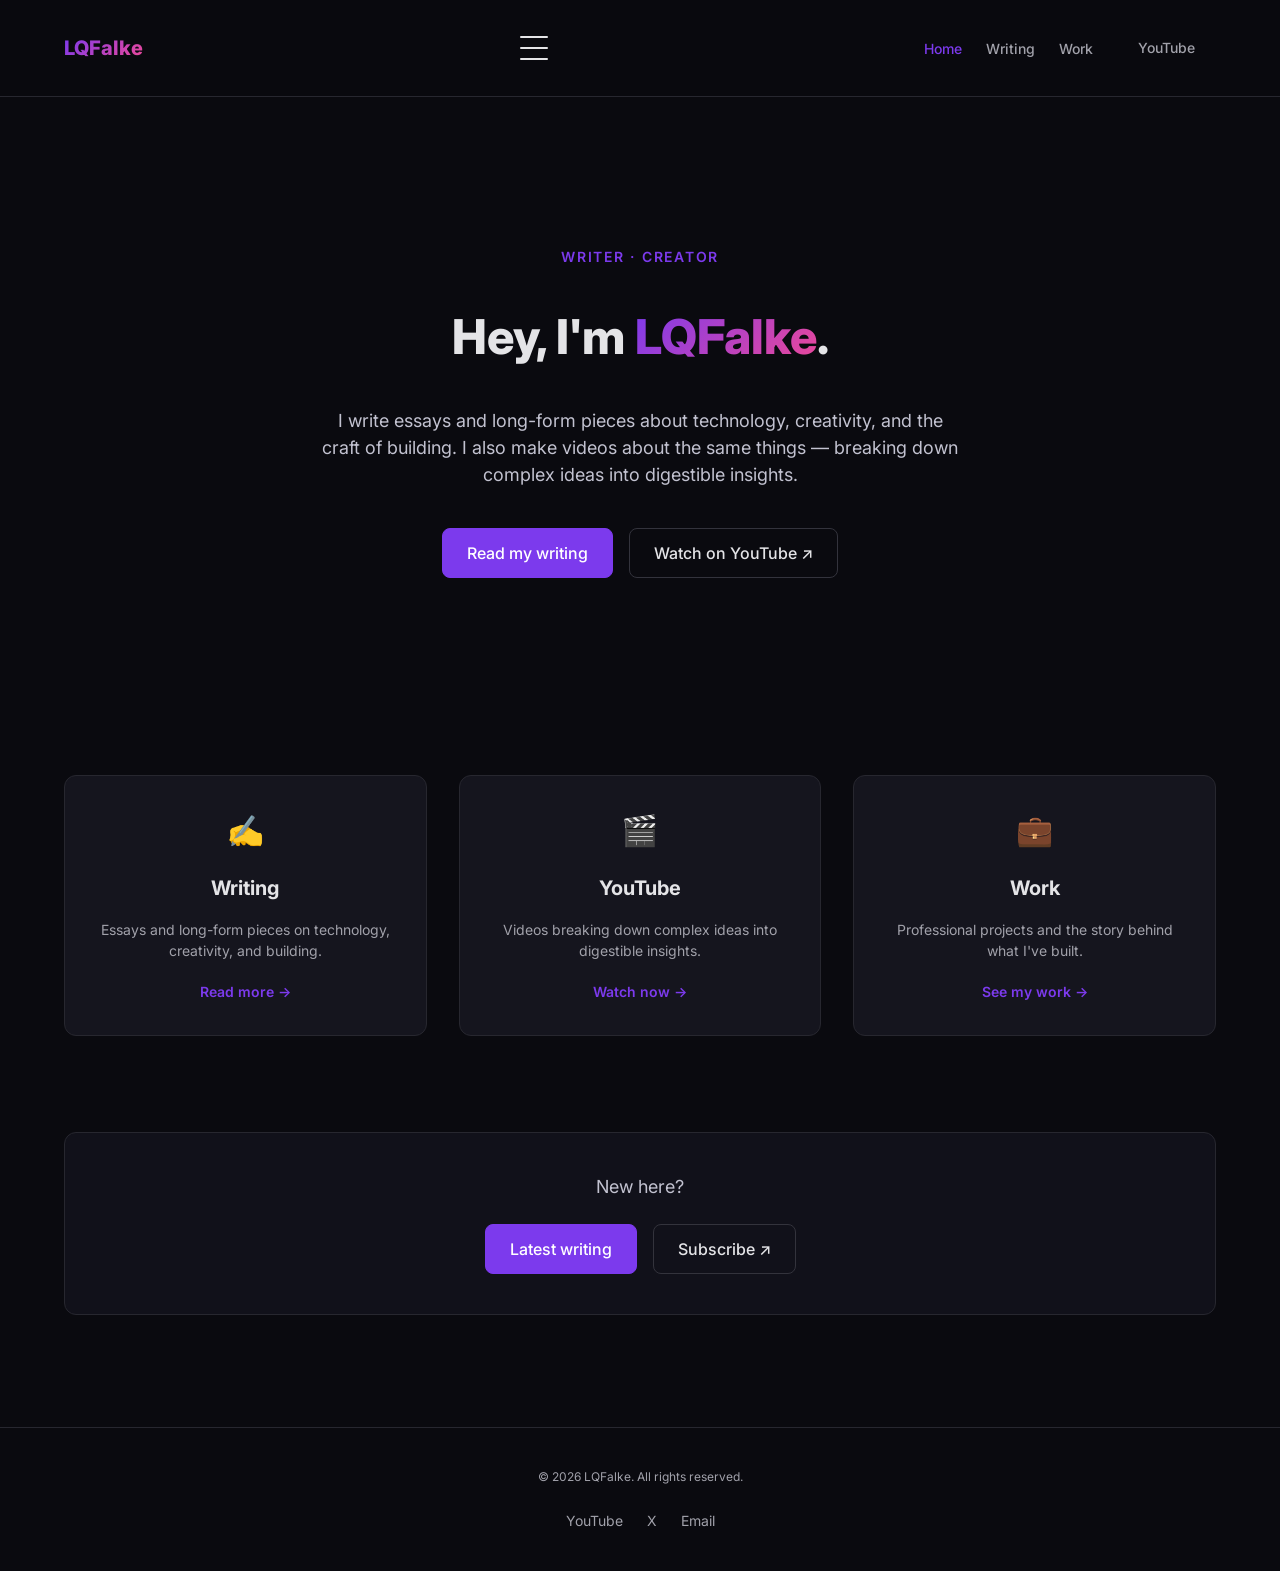
==== index.html @ dbeb62d5 "Add static GitHub Pages creator site for LQFalke - Dark modern multi-page site: home, writing, work " ====
<!DOCTYPE html>
<html lang="en">
<head>
  <meta charset="UTF-8">
  <meta name="viewport" content="width=device-width, initial-scale=1.0">
  <title>LQFalke — Writer & Creator</title>
  <meta name="description" content="LQFalke is a writer, creator, and professional building things that matter. Essays, videos, and professional work.">
  <link rel="preconnect" href="https://fonts.googleapis.com">
  <link rel="preconnect" href="https://fonts.gstatic.com" crossorigin>
  <link href="https://fonts.googleapis.com/css2?family=Inter:wght@400;500;600;700;800&display=swap" rel="stylesheet">
  <link rel="stylesheet" href="./assets/css/variables.css">
  <link rel="stylesheet" href="./assets/css/style.css">
</head>
<body>
  <header class="site-header">
    <div class="container header-inner">
      <a href="./index.html" class="site-logo"><span class="gradient-text">LQFalke</span></a>
      <button class="nav-toggle" aria-label="Toggle menu" aria-expanded="false">
        <span></span>
        <span></span>
        <span></span>
      </button>
      <nav class="nav-links">
        <a href="./index.html" class="active">Home</a>
        <a href="./writing.html">Writing</a>
        <a href="./work.html">Work</a>
        <a href="https://www.youtube.com/@LQFalke" class="btn btn-sm" target="_blank" rel="noopener">YouTube</a>
      </nav>
    </div>
  </header>

  <main>
    <section class="hero container">
      <p class="hero-kicker">Writer · Creator</p>
      <h1>Hey, I'm <span class="gradient-text">LQFalke</span>.</h1>
      <p class="hero-sub">
        I write essays and long-form pieces about technology, creativity, and the craft of building.
        I also make videos about the same things — breaking down complex ideas into digestible insights.
      </p>
      <div class="hero-actions">
        <a href="./writing.html" class="btn btn-primary">Read my writing</a>
        <a href="https://www.youtube.com/@LQFalke" class="btn btn-ghost" target="_blank" rel="noopener">Watch on YouTube ↗</a>
      </div>
    </section>

    <section class="container">
      <div class="cards-grid">
        <a href="./writing.html" class="card">
          <div class="card-icon">✍️</div>
          <h3>Writing</h3>
          <p>Essays and long-form pieces on technology, creativity, and building.</p>
          <span class="card-link">Read more →</span>
        </a>
        <a href="https://www.youtube.com/@LQFalke" class="card" target="_blank" rel="noopener">
          <div class="card-icon">🎬</div>
          <h3>YouTube</h3>
          <p>Videos breaking down complex ideas into digestible insights.</p>
          <span class="card-link">Watch now →</span>
        </a>
        <a href="./work.html" class="card">
          <div class="card-icon">💼</div>
          <h3>Work</h3>
          <p>Professional projects and the story behind what I've built.</p>
          <span class="card-link">See my work →</span>
        </a>
      </div>
    </section>

    <section class="container">
      <div class="cta-band">
        <p>New here?</p>
        <div class="hero-actions">
          <a href="./writing.html" class="btn btn-primary">Latest writing</a>
          <a href="https://www.youtube.com/@LQFalke?sub_confirmation=1" class="btn btn-ghost" target="_blank" rel="noopener">Subscribe ↗</a>
        </div>
      </div>
    </section>
  </main>

  <footer class="site-footer">
    <div class="container footer-inner">
      <p class="footer-copy">© <span id="year"></span> LQFalke. All rights reserved.</p>
      <div class="footer-links">
        <a href="https://www.youtube.com/@LQFalke" target="_blank" rel="noopener">YouTube</a>
        <a href="https://x.com/LQFalke" target="_blank" rel="noopener">X</a>
        <a href="mailto:hello@lqfalke.dev">Email</a>
      </div>
    </div>
  </footer>

  <script src="./assets/js/main.js"></script>
</body>
</html>
---- assets/css/variables.css ----
/* Design System Tokens — LQFalke creator site */

:root {
  /* === Color Palette === */
  --color-bg: #0a0a0f;
  --color-bg-alt: #11111a;
  --color-bg-card: #15151e;
  --color-text: #e4e4e7;
  --color-text-muted: #a1a1aa;
  --color-text-secondary: #c2c2d0;
  --color-accent: #7c3aed;
  --color-accent-hover: #6d28d9;
  --color-border: #27272f;
  --color-border-light: #33333c;

  /* === Gradient === */
  --gradient-start: #7c3aed;
  --gradient-end: #ec4899;

  /* === Typography === */
  --font-family: 'Inter', -apple-system, BlinkMacSystemFont, 'Segoe UI', Roboto, sans-serif;
  --font-size-xs: 0.75rem;
  --font-size-sm: 0.875rem;
  --font-size-base: 1rem;
  --font-size-lg: 1.125rem;
  --font-size-xl: 1.25rem;
  --font-size-2xl: 1.5rem;
  --font-size-3xl: 1.875rem;
  --font-size-4xl: 2.25rem;
  --font-size-5xl: 3rem;
  --font-weight-regular: 400;
  --font-weight-medium: 500;
  --font-weight-semibold: 600;
  --font-weight-bold: 700;
  --font-weight-extrabold: 800;
  --line-height-tight: 1.25;
  --line-height-normal: 1.5;
  --line-height-relaxed: 1.625;

  /* === Spacing === */
  --space-3xs: 0.25rem;
  --space-2xs: 0.5rem;
  --space-xs: 0.75rem;
  --space-sm: 1rem;
  --space-md: 1.25rem;
  --space-lg: 1.5rem;
  --space-xl: 2rem;
  --space-2xl: 2.5rem;
  --space-3xl: 3rem;
  --space-4xl: 4rem;
  --space-5xl: 5rem;

  /* === Layout === */
  --max-width: 72rem;
  --border-radius-sm: 0.375rem;
  --border-radius-md: 0.5rem;
  --border-radius-lg: 0.75rem;
  --border-radius-xl: 1rem;
  --border-radius-full: 9999px;
  --shadow-sm: 0 1px 2px 0 rgba(0, 0, 0, 0.3);
  --shadow-md: 0 4px 6px -1px rgba(0, 0, 0, 0.4);
  --shadow-lg: 0 10px 15px -3px rgba(0, 0, 0, 0.4);

  /* === Transitions === */
  --transition-fast: 150ms ease;
  --transition-normal: 250ms ease;
}
---- assets/css/style.css ----
/* Base styles — LQFalke creator site */

*,
*::before,
*::after {
  box-sizing: border-box;
  margin: 0;
  padding: 0;
}

html {
  scroll-behavior: smooth;
  font-size: 100%;
}

body {
  font-family: var(--font-family);
  font-size: var(--font-size-base);
  font-weight: var(--font-weight-regular);
  line-height: var(--line-height-normal);
  color: var(--color-text);
  background-color: var(--color-bg);
  -webkit-font-smoothing: antialiased;
  -moz-osx-font-smoothing: grayscale;
}

img,
picture,
svg {
  display: block;
  max-width: 100%;
  height: auto;
}

a {
  color: inherit;
  text-decoration: none;
}

button {
  cursor: pointer;
  border: none;
  background: none;
  font: inherit;
}

ul,
ol {
  list-style: none;
}

/* === Utility Classes === */

.container {
  width: min(90%, var(--max-width));
  margin-inline: auto;
  padding-block: var(--space-3xl);
}

.gradient-text {
  background: linear-gradient(135deg, var(--gradient-start), var(--gradient-end));
  -webkit-background-clip: text;
  background-clip: text;
  color: transparent;
}

.text-center {
  text-align: center;
}

.mt-sm { margin-top: var(--space-sm); }
.mt-md { margin-top: var(--space-md); }
.mt-lg { margin-top: var(--space-lg); }
.mt-xl { margin-top: var(--space-xl); }
.mt-2xl { margin-top: var(--space-2xl); }
.mb-sm { margin-bottom: var(--space-sm); }
.mb-md { margin-bottom: var(--space-md); }
.mb-lg { margin-bottom: var(--space-lg); }
.mb-xl { margin-bottom: var(--space-xl); }
.mb-2xl { margin-bottom: var(--space-2xl); }

/* === Buttons === */

.btn {
  display: inline-flex;
  align-items: center;
  justify-content: center;
  gap: var(--space-xs);
  font-family: var(--font-family);
  font-size: var(--font-size-base);
  font-weight: var(--font-weight-medium);
  line-height: 1;
  padding: var(--space-sm) var(--space-lg);
  border-radius: var(--border-radius-md);
  border: 1px solid transparent;
  transition: var(--transition-fast);
  cursor: pointer;
  text-decoration: none;
}

.btn-sm {
  font-size: var(--font-size-sm);
  padding: var(--space-2xs) var(--space-md);
}

.btn-primary {
  background-color: var(--color-accent);
  color: #ffffff;
  border-color: var(--color-accent);
}

.btn-primary:hover {
  background-color: var(--color-accent-hover);
  border-color: var(--color-accent-hover);
  transform: translateY(-1px);
}

.btn-ghost {
  background-color: transparent;
  color: var(--color-text);
  border-color: var(--color-border-light);
}

.btn-ghost:hover {
  background-color: var(--color-bg-alt);
  border-color: var(--color-accent);
  color: var(--color-accent);
}

/* === Header / Nav === */

.site-header {
  position: sticky;
  top: 0;
  z-index: 100;
  background-color: rgba(10, 10, 15, 0.85);
  backdrop-filter: blur(12px);
  border-bottom: 1px solid var(--color-border);
}

.header-inner {
  display: flex;
  align-items: center;
  justify-content: space-between;
  height: 4rem;
}

.site-logo {
  font-size: var(--font-size-xl);
  font-weight: var(--font-weight-extrabold);
}

.site-logo .gradient-text {
  color: transparent;
}

.nav-toggle {
  display: flex;
  flex-direction: column;
  justify-content: space-between;
  width: 1.75rem;
  height: 1.5rem;
  background: none;
  cursor: pointer;
  padding: 0;
  border: none;
}

.nav-toggle span {
  display: block;
  width: 100%;
  height: 2px;
  background-color: var(--color-text);
  border-radius: 2px;
  transition: var(--transition-fast);
}

.nav-toggle[aria-expanded="true"] span:nth-child(1) {
  transform: rotate(45deg) translate(5px, 5px);
}

.nav-toggle[aria-expanded="true"] span:nth-child(2) {
  opacity: 0;
}

.nav-toggle[aria-expanded="true"] span:nth-child(3) {
  transform: rotate(-45deg) translate(6px, -6px);
}

.nav-links {
  display: flex;
  align-items: center;
  gap: var(--space-lg);
}

.nav-links a {
  font-size: var(--font-size-sm);
  font-weight: var(--font-weight-medium);
  color: var(--color-text-muted);
  transition: var(--transition-fast);
}

.nav-links a:hover,
.nav-links a.active {
  color: var(--color-accent);
}

/* Mobile nav */
@media (max-width: 768px) {
  .nav-toggle {
    display: flex;
  }

  .nav-links {
    position: absolute;
    top: 4rem;
    left: 0;
    right: 0;
    flex-direction: column;
    gap: 0;
    background-color: var(--color-bg-alt);
    border-top: 1px solid var(--color-border);
    padding: var(--space-sm);
    max-height: 0;
    overflow: hidden;
    opacity: 0;
    transform: translateY(-0.5rem);
    transition: var(--transition-normal);
  }

  .nav-links.open {
    max-height: 20rem;
    opacity: 1;
    transform: translateY(0);
  }

  .nav-links a {
    padding: var(--space-sm);
    border-bottom: 1px solid var(--color-border);
  }

  .nav-links a:last-child {
    border-bottom: none;
  }
}

/* === Hero === */

.hero {
  min-height: 70vh;
  display: flex;
  flex-direction: column;
  justify-content: center;
  gap: var(--space-2xl);
  text-align: center;
}

.hero-kicker {
  font-size: var(--font-size-sm);
  font-weight: var(--font-weight-semibold);
  text-transform: uppercase;
  letter-spacing: 0.125em;
  color: var(--color-accent);
}

.hero h1 {
  font-size: var(--font-size-5xl);
  font-weight: var(--font-weight-extrabold);
  line-height: var(--line-height-tight);
}

.hero h1 .gradient-text {
  color: transparent;
}

.hero-sub {
  font-size: var(--font-size-lg);
  color: var(--color-text-secondary);
  max-width: 40rem;
  margin-inline: auto;
}

.hero-actions {
  display: flex;
  flex-wrap: wrap;
  gap: var(--space-sm);
  justify-content: center;
}

/* === Cards Grid === */

.cards-grid {
  display: grid;
  grid-template-columns: repeat(auto-fit, minmax(18rem, 1fr));
  gap: var(--space-xl);
}

.card {
  display: block;
  background-color: var(--color-bg-card);
  border: 1px solid var(--color-border);
  border-radius: var(--border-radius-lg);
  padding: var(--space-xl);
  text-align: center;
  transition: var(--transition-normal);
}

.card:hover {
  transform: translateY(-4px);
  border-color: var(--color-accent);
  box-shadow: var(--shadow-lg);
}

.card-icon {
  font-size: var(--font-size-3xl);
  margin-bottom: var(--space-md);
}

.card h3 {
  font-size: var(--font-size-xl);
  font-weight: var(--font-weight-bold);
  margin-bottom: var(--space-sm);
}

.card p {
  font-size: var(--font-size-sm);
  color: var(--color-text-muted);
}

.card-link {
  display: inline-flex;
  align-items: center;
  gap: var(--space-2xs);
  font-size: var(--font-size-sm);
  font-weight: var(--font-weight-semibold);
  color: var(--color-accent);
  margin-top: var(--space-md);
}

/* === CTA Band === */

.cta-band {
  background-color: var(--color-bg-alt);
  border: 1px solid var(--color-border);
  border-radius: var(--border-radius-lg);
  padding: var(--space-2xl);
  text-align: center;
}

.cta-band p {
  font-size: var(--font-size-lg);
  color: var(--color-text-secondary);
  margin-bottom: var(--space-lg);
}

/* === Page === */

.page {
  max-width: 48rem;
  margin-inline: auto;
}

.page-title {
  font-size: var(--font-size-4xl);
  font-weight: var(--font-weight-extrabold);
  text-align: center;
  margin-bottom: var(--space-sm);
}

.page-title .gradient-text {
  color: transparent;
}

.page-intro {
  text-align: center;
  color: var(--color-text-secondary);
  margin-bottom: var(--space-3xl);
}

/* === Post List === */

.post-list {
  display: flex;
  flex-direction: column;
  gap: var(--space-2xl);
}

.post-item {
  border-bottom: 1px solid var(--color-border);
  padding-bottom: var(--space-2xl);
}

.post-item:last-child {
  border-bottom: none;
}

.post-date {
  font-size: var(--font-size-xs);
  font-weight: var(--font-weight-semibold);
  text-transform: uppercase;
  letter-spacing: 0.075em;
  color: var(--color-accent);
  margin-bottom: var(--space-sm);
}

.post-item h2 {
  font-size: var(--font-size-2xl);
  font-weight: var(--font-weight-bold);
  margin-bottom: var(--space-sm);
}

.post-item h2 a {
  color: var(--color-text);
  transition: var(--transition-fast);
}

.post-item h2 a:hover {
  color: var(--color-accent);
}

.post-item p {
  color: var(--color-text-secondary);
  margin-bottom: var(--space-sm);
}

.post-tags {
  display: flex;
  gap: var(--space-xs);
  flex-wrap: wrap;
}

.post-tag {
  font-size: var(--font-size-xs);
  font-weight: var(--font-weight-medium);
  padding: var(--space-2xs) var(--space-sm);
  background-color: var(--color-bg);
  border: 1px solid var(--color-border);
  border-radius: var(--border-radius-full);
  color: var(--color-text-muted);
}

/* === Work List === */

.work-list {
  display: flex;
  flex-direction: column;
  gap: var(--space-2xl);
}

.work-item {
  border-bottom: 1px solid var(--color-border);
  padding-bottom: var(--space-2xl);
}

.work-item:last-child {
  border-bottom: none;
}

.work-meta {
  display: flex;
  gap: var(--space-sm);
  align-items: center;
  margin-bottom: var(--space-sm);
  flex-wrap: wrap;
}

.work-role {
  font-size: var(--font-size-sm);
  font-weight: var(--font-weight-semibold);
  color: var(--color-accent);
}

.work-period {
  font-size: var(--font-size-xs);
  color: var(--color-text-muted);
}

.work-item h2 {
  font-size: var(--font-size-2xl);
  font-weight: var(--font-weight-bold);
  margin-bottom: var(--space-sm);
}

.work-item p {
  color: var(--color-text-secondary);
  margin-bottom: var(--space-sm);
}

/* === Subscribe Box === */

.subscribe-box {
  background-color: var(--color-bg-alt);
  border: 1px solid var(--color-border);
  border-radius: var(--border-radius-lg);
  padding: var(--space-2xl);
  text-align: center;
}

.subscribe-box h2 {
  font-size: var(--font-size-2xl);
  font-weight: var(--font-weight-bold);
  margin-bottom: var(--space-sm);
}

.subscribe-box p {
  color: var(--color-text-secondary);
  margin-bottom: var(--space-lg);
}

/* === Footer === */

.site-footer {
  border-top: 1px solid var(--color-border);
  margin-top: var(--space-4xl);
}

.footer-inner {
  display: flex;
  flex-direction: column;
  align-items: center;
  gap: var(--space-lg);
  padding: var(--space-2xl) 0;
}

.footer-links {
  display: flex;
  gap: var(--space-lg);
}

.footer-links a {
  font-size: var(--font-size-sm);
  color: var(--color-text-muted);
  transition: var(--transition-fast);
}

.footer-links a:hover {
  color: var(--color-accent);
}

.footer-copy {
  font-size: var(--font-size-xs);
  color: var(--color-text-muted);
}
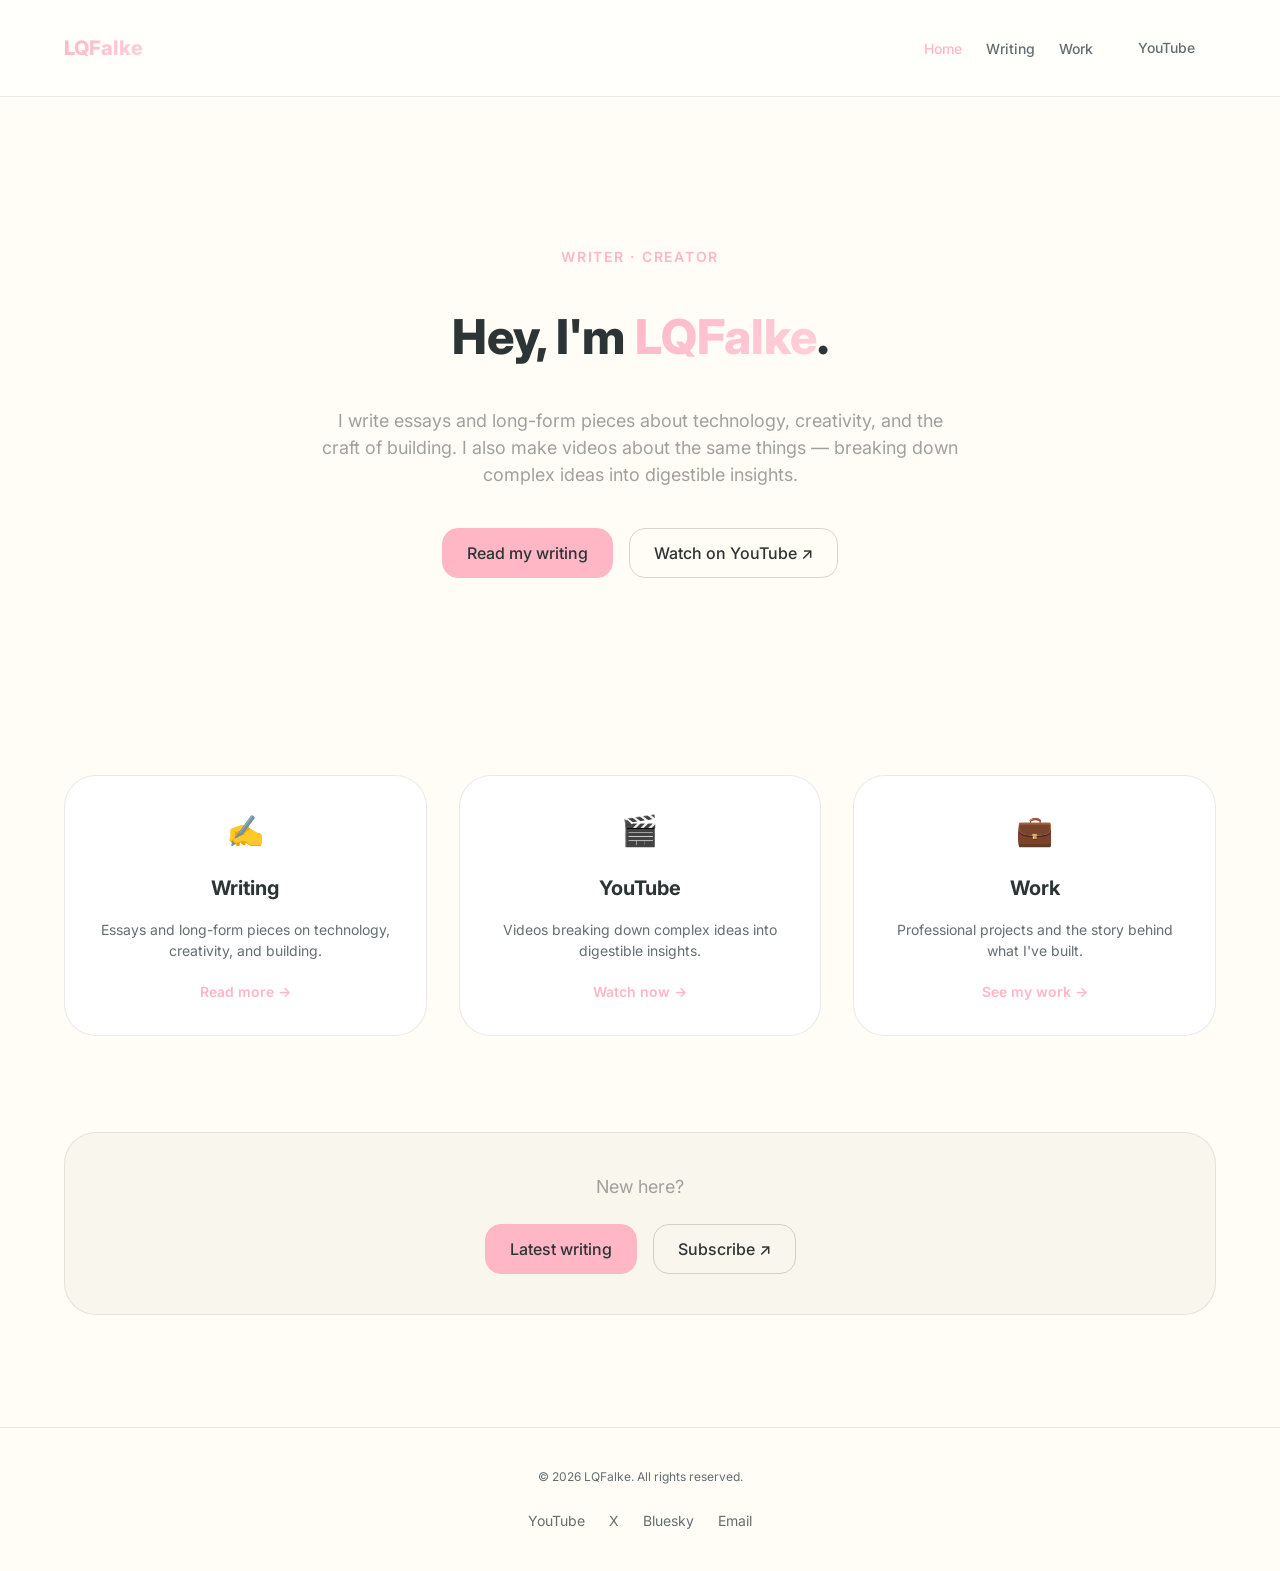
==== commit ff4321a2: "Add Bluesky link to the footer on all pages The site already linked YouTube and X in the footer, so " ====
--- a/index.html
+++ b/index.html
@@ -83,6 +83,7 @@
       <div class="footer-links">
         <a href="https://www.youtube.com/@LQFalke" target="_blank" rel="noopener">YouTube</a>
         <a href="https://x.com/LQFalke" target="_blank" rel="noopener">X</a>
+        <a href="https://bsky.app/profile/lqfalke.bsky.social" target="_blank" rel="noopener">Bluesky</a>
         <a href="mailto:hello@lqfalke.dev">Email</a>
       </div>
     </div>
--- a/assets/css/variables.css
+++ b/assets/css/variables.css
@@ -2,23 +2,23 @@
 
 :root {
   /* === Color Palette === */
-  --color-bg: #0a0a0f;
-  --color-bg-alt: #11111a;
-  --color-bg-card: #15151e;
-  --color-text: #e4e4e7;
-  --color-text-muted: #a1a1aa;
-  --color-text-secondary: #c2c2d0;
-  --color-accent: #7c3aed;
-  --color-accent-hover: #6d28d9;
-  --color-border: #27272f;
-  --color-border-light: #33333c;
+  --color-bg: #FFFDF5; /* Soft Cream */
+  --color-bg-alt: #F9F6ED;
+  --color-bg-card: #FFFFFF;
+  --color-text: #2D3436; /* Deep Slate */
+  --color-text-muted: #636E72;
+  --color-text-secondary: #A0A0A0;
+  --color-accent: #FFB7C5; /* Pastel Pink */
+  --color-accent-hover: #FF9EB2;
+  --color-border: rgba(45, 52, 54, 0.1);
+  --color-border-light: rgba(45, 52, 54, 0.2);
 
   /* === Gradient === */
-  --gradient-start: #7c3aed;
-  --gradient-end: #ec4899;
+  --gradient-start: #FFB7C5;
+  --gradient-end: #FFD1DC;
 
   /* === Typography === */
-  --font-family: 'Inter', -apple-system, BlinkMacSystemFont, 'Segoe UI', Roboto, sans-serif;
+  --font-family: 'Playfair Display', 'Inter', -apple-system, BlinkMacSystemFont, 'Segoe UI', Roboto, sans-serif;
   --font-size-xs: 0.75rem;
   --font-size-sm: 0.875rem;
   --font-size-base: 1rem;
@@ -52,14 +52,14 @@
 
   /* === Layout === */
   --max-width: 72rem;
-  --border-radius-sm: 0.375rem;
-  --border-radius-md: 0.5rem;
-  --border-radius-lg: 0.75rem;
-  --border-radius-xl: 1rem;
+  --border-radius-sm: 1rem;
+  --border-radius-md: 1.5rem;
+  --border-radius-lg: 2rem;
+  --border-radius-xl: 2.5rem;
   --border-radius-full: 9999px;
-  --shadow-sm: 0 1px 2px 0 rgba(0, 0, 0, 0.3);
-  --shadow-md: 0 4px 6px -1px rgba(0, 0, 0, 0.4);
-  --shadow-lg: 0 10px 15px -3px rgba(0, 0, 0, 0.4);
+  --shadow-sm: 0 2px 4px rgba(255, 183, 197, 0.2);
+  --shadow-md: 0 4px 10px rgba(255, 183, 197, 0.3);
+  --shadow-lg: 0 10px 20px rgba(255, 183, 197, 0.4);
 
   /* === Transitions === */
   --transition-fast: 150ms ease;
--- a/assets/css/style.css
+++ b/assets/css/style.css
@@ -91,9 +91,9 @@
   font-weight: var(--font-weight-medium);
   line-height: 1;
   padding: var(--space-sm) var(--space-lg);
-  border-radius: var(--border-radius-md);
+  border-radius: var(--border-radius-sm);
   border: 1px solid transparent;
-  transition: var(--transition-fast);
+  transition: all 0.4s cubic-bezier(0.175, 0.885, 0.32, 1.275);
   cursor: pointer;
   text-decoration: none;
 }
@@ -105,7 +105,7 @@
 
 .btn-primary {
   background-color: var(--color-accent);
-  color: #ffffff;
+  color: var(--color-text);
   border-color: var(--color-accent);
 }
 
@@ -113,6 +113,7 @@
   background-color: var(--color-accent-hover);
   border-color: var(--color-accent-hover);
   transform: translateY(-1px);
+  box-shadow: 0 0 15px rgba(178, 0, 0, 0.4);
 }
 
 .btn-ghost {
@@ -125,6 +126,7 @@
   background-color: var(--color-bg-alt);
   border-color: var(--color-accent);
   color: var(--color-accent);
+  box-shadow: 0 0 10px rgba(178, 0, 0, 0.2);
 }
 
 /* === Header / Nav === */
@@ -132,8 +134,8 @@
 .site-header {
   position: sticky;
   top: 0;
-  z-index: 100;
-  background-color: rgba(10, 10, 15, 0.85);
+  z-index: 1000;
+  background-color: rgba(255, 255, 255, 0.7);
   backdrop-filter: blur(12px);
   border-bottom: 1px solid var(--color-border);
 }
@@ -155,7 +157,7 @@
 }
 
 .nav-toggle {
-  display: flex;
+  display: none;
   flex-direction: column;
   justify-content: space-between;
   width: 1.75rem;
@@ -197,7 +199,7 @@
   font-size: var(--font-size-sm);
   font-weight: var(--font-weight-medium);
   color: var(--color-text-muted);
-  transition: var(--transition-fast);
+  transition: all 0.4s cubic-bezier(0.175, 0.885, 0.32, 1.275);
 }
 
 .nav-links a:hover,
@@ -207,8 +209,9 @@
 
 /* Mobile nav */
 @media (max-width: 768px) {
-  .nav-toggle {
+.nav-toggle {
     display: flex;
+    margin-left: auto;
   }
 
   .nav-links {
@@ -302,7 +305,7 @@
   border-radius: var(--border-radius-lg);
   padding: var(--space-xl);
   text-align: center;
-  transition: var(--transition-normal);
+  transition: all 0.4s cubic-bezier(0.175, 0.885, 0.32, 1.275);
 }
 
 .card:hover {
@@ -524,6 +527,8 @@
 
 .footer-links {
   display: flex;
+  flex-wrap: wrap;
+  justify-content: center;
   gap: var(--space-lg);
 }
 
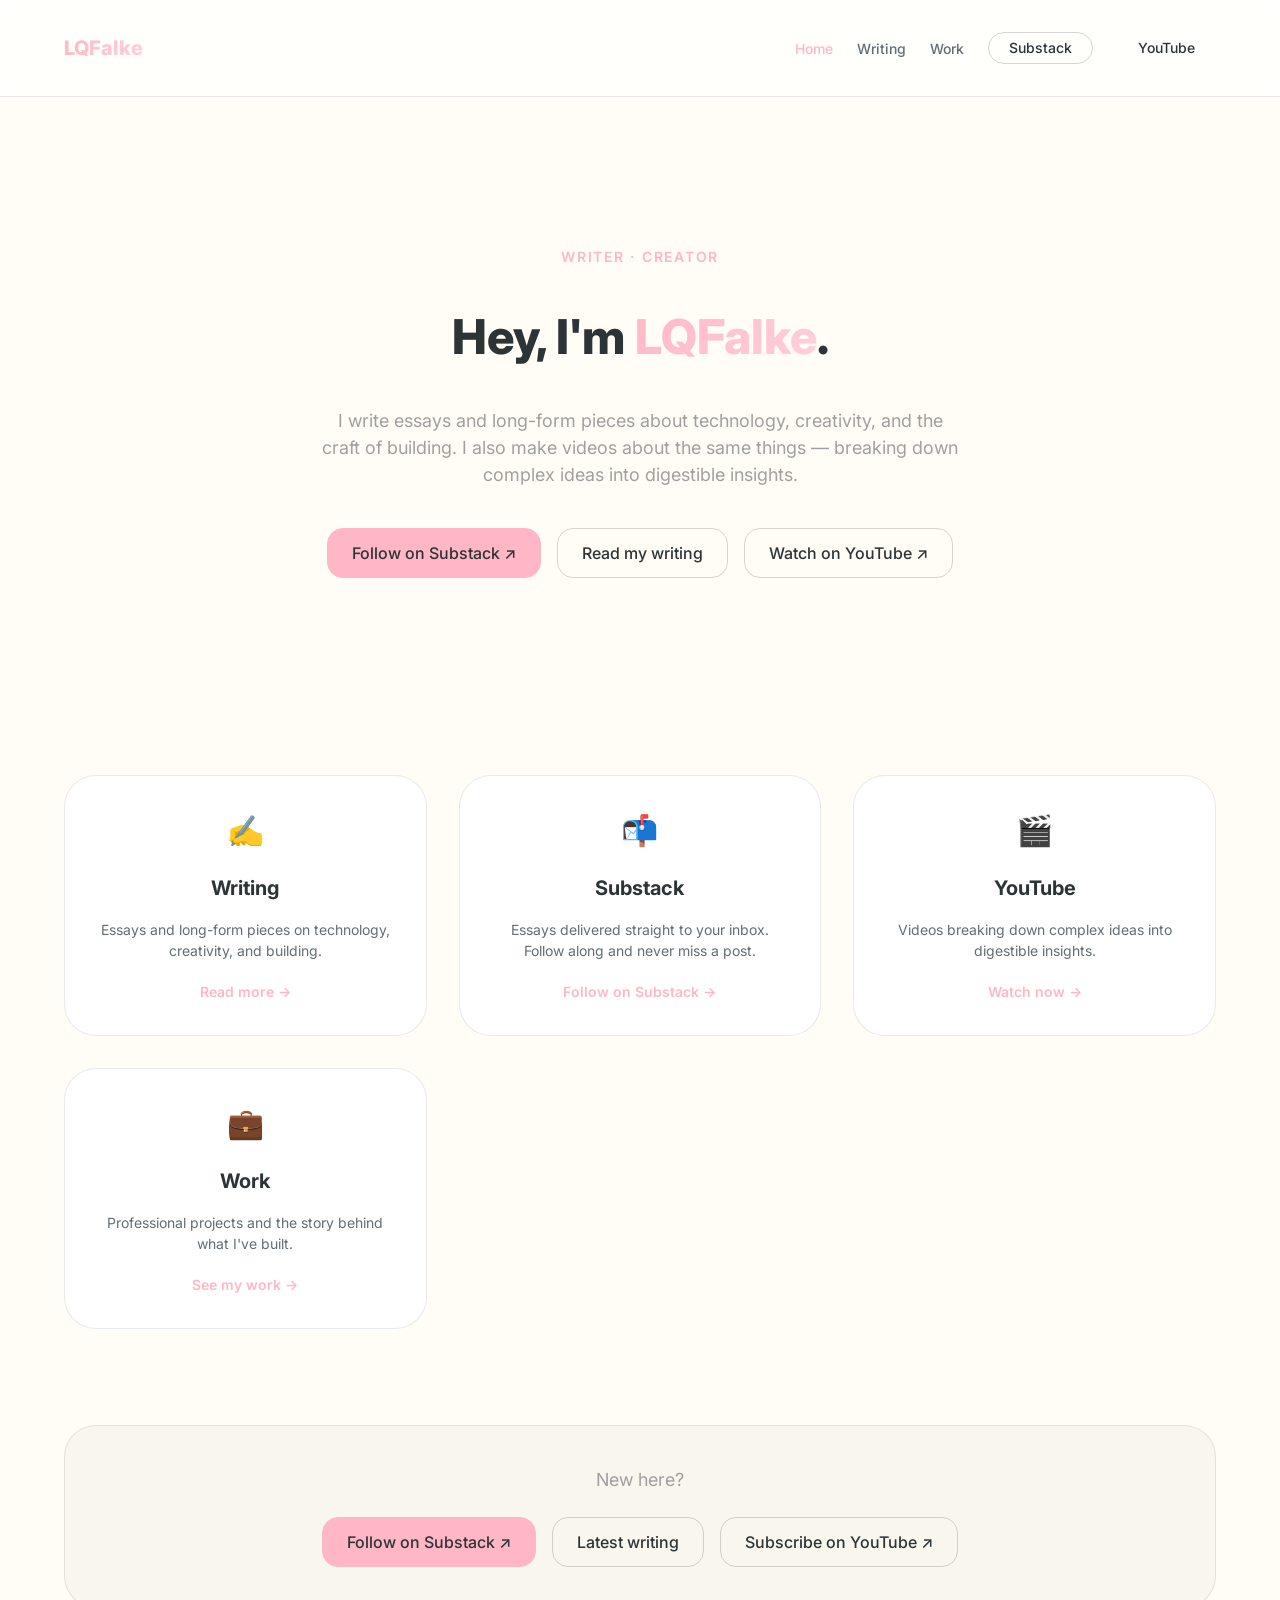
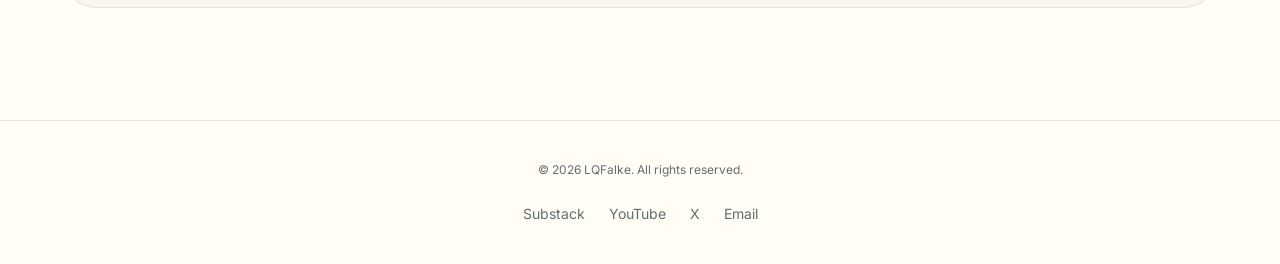
==== commit 7f8f9562: "Add Substack follow option across the site Adds a Substack link to the nav, hero CTA, home card grid" ====
--- a/index.html
+++ b/index.html
@@ -24,7 +24,8 @@
         <a href="./index.html" class="active">Home</a>
         <a href="./writing.html">Writing</a>
         <a href="./work.html">Work</a>
-        <a href="https://www.youtube.com/@LQFalke" class="btn btn-sm" target="_blank" rel="noopener">YouTube</a>
+                <a href="https://substack.com/@lqfalke" class="btn btn-sm btn-ghost" target="_blank" rel="noopener">Substack</a>
+                <a href="https://www.youtube.com/@LQFalke" class="btn btn-sm" target="_blank" rel="noopener">YouTube</a>
       </nav>
     </div>
   </header>
@@ -38,8 +39,9 @@
         I also make videos about the same things — breaking down complex ideas into digestible insights.
       </p>
       <div class="hero-actions">
-        <a href="./writing.html" class="btn btn-primary">Read my writing</a>
-        <a href="https://www.youtube.com/@LQFalke" class="btn btn-ghost" target="_blank" rel="noopener">Watch on YouTube ↗</a>
+        <a href="https://substack.com/@lqfalke" class="btn btn-primary" target="_blank" rel="noopener">Follow on Substack ↗</a>
+                <a href="./writing.html" class="btn btn-ghost">Read my writing</a>
+                <a href="https://www.youtube.com/@LQFalke" class="btn btn-ghost" target="_blank" rel="noopener">Watch on YouTube ↗</a>
       </div>
     </section>
 
@@ -51,12 +53,18 @@
           <p>Essays and long-form pieces on technology, creativity, and building.</p>
           <span class="card-link">Read more →</span>
         </a>
-        <a href="https://www.youtube.com/@LQFalke" class="card" target="_blank" rel="noopener">
-          <div class="card-icon">🎬</div>
-          <h3>YouTube</h3>
-          <p>Videos breaking down complex ideas into digestible insights.</p>
-          <span class="card-link">Watch now →</span>
+        <a href="https://substack.com/@lqfalke" class="card" target="_blank" rel="noopener">
+                  <div class="card-icon">📬</div>
+                  <h3>Substack</h3>
+                  <p>Essays delivered straight to your inbox. Follow along and never miss a post.</p>
+                  <span class="card-link">Follow on Substack →</span>
         </a>
+                <a href="https://www.youtube.com/@LQFalke" class="card" target="_blank" rel="noopener">
+                  <div class="card-icon">🎬</div>
+                  <h3>YouTube</h3>
+                  <p>Videos breaking down complex ideas into digestible insights.</p>
+                  <span class="card-link">Watch now →</span>
+                </a>
         <a href="./work.html" class="card">
           <div class="card-icon">💼</div>
           <h3>Work</h3>
@@ -70,8 +78,9 @@
       <div class="cta-band">
         <p>New here?</p>
         <div class="hero-actions">
-          <a href="./writing.html" class="btn btn-primary">Latest writing</a>
-          <a href="https://www.youtube.com/@LQFalke?sub_confirmation=1" class="btn btn-ghost" target="_blank" rel="noopener">Subscribe ↗</a>
+          <a href="https://substack.com/@lqfalke" class="btn btn-primary" target="_blank" rel="noopener">Follow on Substack ↗</a>
+                    <a href="./writing.html" class="btn btn-ghost">Latest writing</a>
+                    <a href="https://www.youtube.com/@LQFalke?sub_confirmation=1" class="btn btn-ghost" target="_blank" rel="noopener">Subscribe on YouTube ↗</a>
         </div>
       </div>
     </section>
@@ -81,9 +90,9 @@
     <div class="container footer-inner">
       <p class="footer-copy">© <span id="year"></span> LQFalke. All rights reserved.</p>
       <div class="footer-links">
-        <a href="https://www.youtube.com/@LQFalke" target="_blank" rel="noopener">YouTube</a>
+              <a href="https://substack.com/@lqfalke" target="_blank" rel="noopener">Substack</a>
+              <a href="https://www.youtube.com/@LQFalke" target="_blank" rel="noopener">YouTube</a>
         <a href="https://x.com/LQFalke" target="_blank" rel="noopener">X</a>
-        <a href="https://bsky.app/profile/lqfalke.bsky.social" target="_blank" rel="noopener">Bluesky</a>
         <a href="mailto:hello@lqfalke.dev">Email</a>
       </div>
     </div>
--- a/assets/css/style.css
+++ b/assets/css/style.css
@@ -205,6 +205,10 @@
 .nav-links a:hover,
 .nav-links a.active {
   color: var(--color-accent);
+}
+
+.nav-links a.btn {
+  color: var(--color-text);
 }
 
 /* Mobile nav */
@@ -527,8 +531,6 @@
 
 .footer-links {
   display: flex;
-  flex-wrap: wrap;
-  justify-content: center;
   gap: var(--space-lg);
 }
 
